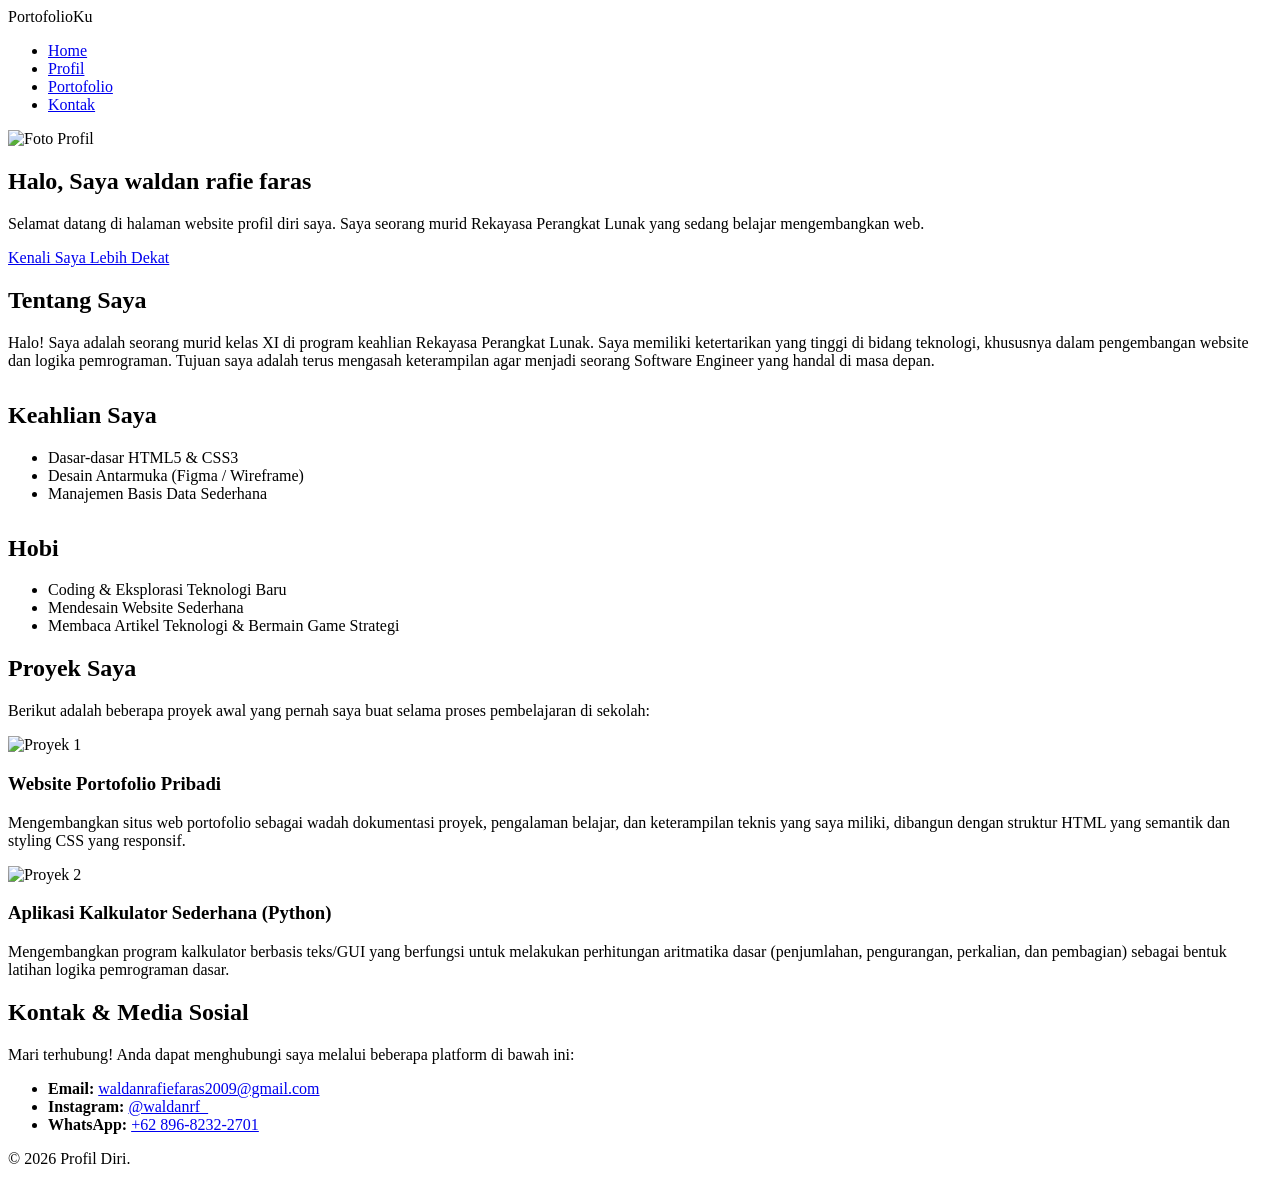
==== index.html @ 798675fe "Create index.html" ====
<!DOCTYPE html>
<html lang="id">
<head>
    <meta charset="UTF-8">
    <meta name="viewport" content="width=device-width, initial-scale=1.0">
    <title>Website Profil Diri - Single Page</title>
    <link rel="stylesheet" href="style.css">
</head>
<body>

    <!-- Header & Navigasi -->
    <header>
        <div class="logo">PortofolioKu</div>
        <nav>
            <ul>
                <li><a href="#home">Home</a></li>
                <li><a href="#profil">Profil</a></li>
                <li><a href="#portofolio">Portofolio</a></li>
                <li><a href="#kontak">Kontak</a></li>
            </ul>
        </nav>
    </header>

    <main>
        <!-- Bagian 1: Home -->
        <section id="home" class="page-section">
            <div class="hero">
                <img src="waldan.jpeg" alt="Foto Profil">
                <div class="hero-text">
                    <h1>Halo, Saya waldan rafie faras</h1>
                    <p>Selamat datang di halaman website profil diri saya. Saya seorang murid Rekayasa Perangkat Lunak yang sedang belajar mengembangkan web.</p>
                    <a href="#profil" class="btn">Kenali Saya Lebih Dekat</a>
                </div>
            </div>
        </section>

        <!-- Bagian 2: Profil, Keahlian & Hobi -->
        <section id="profil" class="page-section">
            <h2>Tentang Saya</h2>
            <p>Halo! Saya adalah seorang murid kelas XI di program keahlian Rekayasa Perangkat Lunak. Saya memiliki ketertarikan yang tinggi di bidang teknologi, khususnya dalam pengembangan website dan logika pemrograman. Tujuan saya adalah terus mengasah keterampilan agar menjadi seorang Software Engineer yang handal di masa depan.</p>
            
            <h2 style="margin-top: 2rem;">Keahlian Saya</h2>
            <ul>
                <li>Dasar-dasar HTML5 & CSS3</li>
                <li>Desain Antarmuka (Figma / Wireframe)</li>
                <li>Manajemen Basis Data Sederhana</li>
            </ul>

            <h2 style="margin-top: 2rem;">Hobi</h2>
            <ul>
                <li>Coding & Eksplorasi Teknologi Baru</li>
                <li>Mendesain Website Sederhana</li>
                <li>Membaca Artikel Teknologi & Bermain Game Strategi</li>
            </ul>
        </section>

        <!-- Bagian 3: Portofolio -->
        <section id="portofolio" class="page-section">
            <h2>Proyek Saya</h2>
            <p>Berikut adalah beberapa proyek awal yang pernah saya buat selama proses pembelajaran di sekolah:</p>
            
            <div class="portfolio-grid">
                <div class="card">
                    <img src="portofolio.png" alt="Proyek 1">
                    <div class="card-content">
                        <h3>Website Portofolio Pribadi</h3>
                        <p>Mengembangkan situs web portofolio sebagai wadah dokumentasi proyek, pengalaman belajar, dan keterampilan teknis yang saya miliki, dibangun dengan struktur HTML yang semantik dan styling CSS yang responsif.</p>
                    </div>
                </div>

                <div class="card">
                    <img src="kalkulator python.png" alt="Proyek 2">
                    <div class="card-content">
                        <h3>Aplikasi Kalkulator Sederhana (Python)</h3>
                        <p>Mengembangkan program kalkulator berbasis teks/GUI yang berfungsi untuk melakukan perhitungan aritmatika dasar (penjumlahan, pengurangan, perkalian, dan pembagian) sebagai bentuk latihan logika pemrograman dasar.</p>
                    </div>
                </div>
            </div>
        </section>

        <!-- Bagian 4: Kontak -->
        <section id="kontak" class="page-section">
            <h2>Kontak & Media Sosial</h2>
            <p>Mari terhubung! Anda dapat menghubungi saya melalui beberapa platform di bawah ini:</p>
            
            <ul>
                <li><strong>Email:</strong> <a href="mailto:waldanrafiefaras2009@gmail.com">waldanrafiefaras2009@gmail.com</a></li>
                <li><strong>Instagram:</strong> <a href="https://www.instagram.com/waldanrf_?igsh=MTFscGhxMHl6aWd2eg==" target="_blank">@waldanrf_</a></li>
                <li><strong>WhatsApp:</strong> <a href="https://wa.me/6289682322701?text=Halo%20Waldan,%20saya%20melihat%20website%20portofolio%20kamu." target="_blank">+62 896-8232-2701</a></li>
            </ul>
        </section>
    </main>

    <!-- Footer -->
    <footer>
        <p>&copy; 2026 Profil Diri.</p>
    </footer>

</body>
</html>
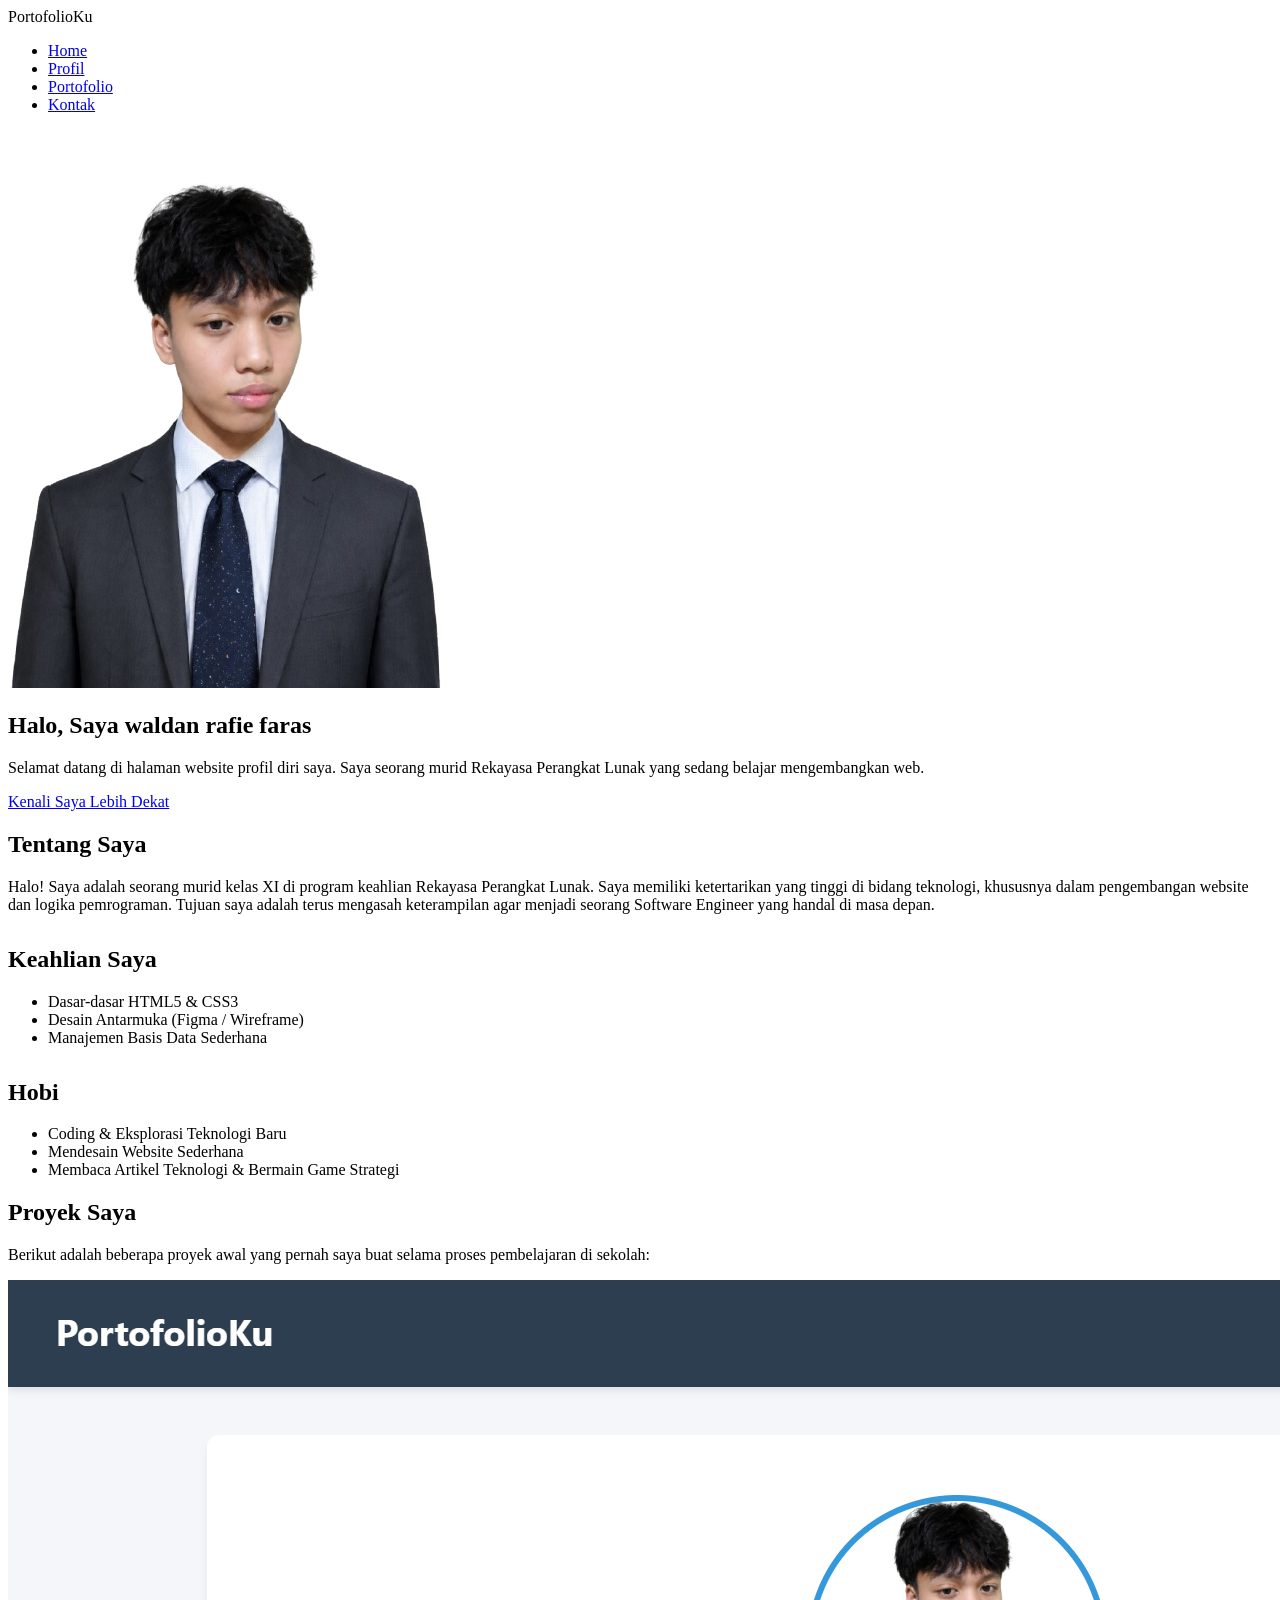
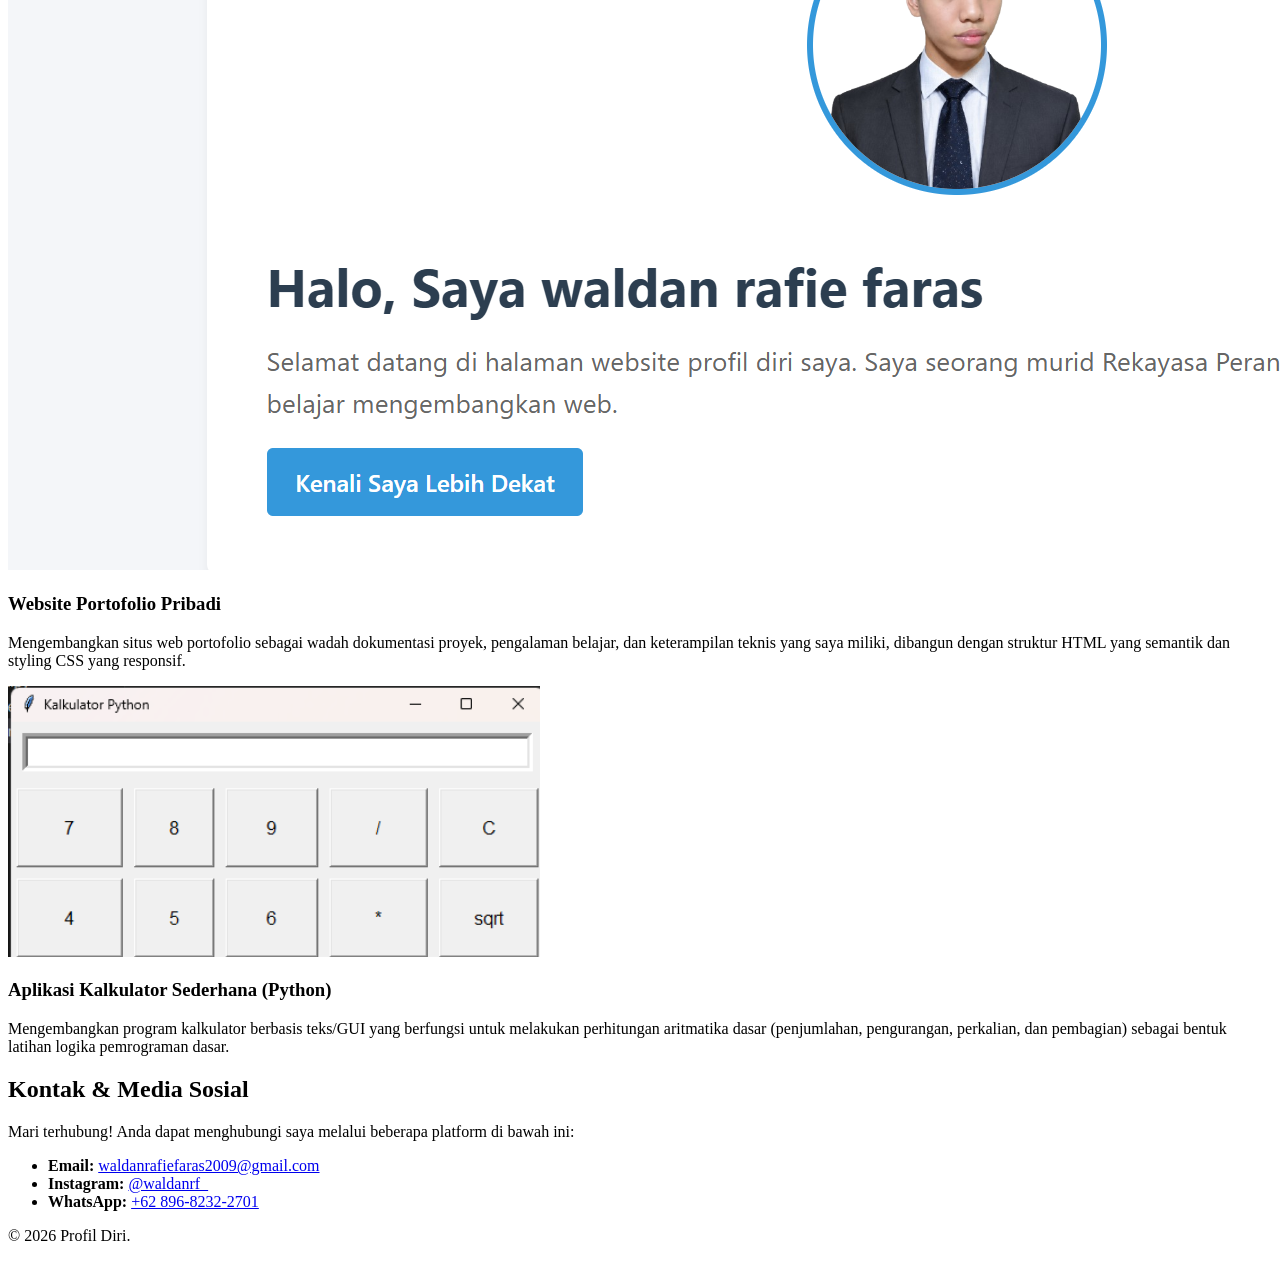
==== commit 56a97b13: "Update index.html" ====
--- a/index.html
+++ b/index.html
@@ -1,100 +1,100 @@
-<!DOCTYPE html>
-<html lang="id">
-<head>
-    <meta charset="UTF-8">
-    <meta name="viewport" content="width=device-width, initial-scale=1.0">
-    <title>Website Profil Diri - Single Page</title>
-    <link rel="stylesheet" href="style.css">
-</head>
-<body>
-
-    <!-- Header & Navigasi -->
-    <header>
-        <div class="logo">PortofolioKu</div>
-        <nav>
-            <ul>
-                <li><a href="#home">Home</a></li>
-                <li><a href="#profil">Profil</a></li>
-                <li><a href="#portofolio">Portofolio</a></li>
-                <li><a href="#kontak">Kontak</a></li>
-            </ul>
-        </nav>
-    </header>
-
-    <main>
-        <!-- Bagian 1: Home -->
-        <section id="home" class="page-section">
-            <div class="hero">
-                <img src="waldan.jpeg" alt="Foto Profil">
-                <div class="hero-text">
-                    <h1>Halo, Saya waldan rafie faras</h1>
-                    <p>Selamat datang di halaman website profil diri saya. Saya seorang murid Rekayasa Perangkat Lunak yang sedang belajar mengembangkan web.</p>
-                    <a href="#profil" class="btn">Kenali Saya Lebih Dekat</a>
-                </div>
-            </div>
-        </section>
-
-        <!-- Bagian 2: Profil, Keahlian & Hobi -->
-        <section id="profil" class="page-section">
-            <h2>Tentang Saya</h2>
-            <p>Halo! Saya adalah seorang murid kelas XI di program keahlian Rekayasa Perangkat Lunak. Saya memiliki ketertarikan yang tinggi di bidang teknologi, khususnya dalam pengembangan website dan logika pemrograman. Tujuan saya adalah terus mengasah keterampilan agar menjadi seorang Software Engineer yang handal di masa depan.</p>
-            
-            <h2 style="margin-top: 2rem;">Keahlian Saya</h2>
-            <ul>
-                <li>Dasar-dasar HTML5 & CSS3</li>
-                <li>Desain Antarmuka (Figma / Wireframe)</li>
-                <li>Manajemen Basis Data Sederhana</li>
-            </ul>
-
-            <h2 style="margin-top: 2rem;">Hobi</h2>
-            <ul>
-                <li>Coding & Eksplorasi Teknologi Baru</li>
-                <li>Mendesain Website Sederhana</li>
-                <li>Membaca Artikel Teknologi & Bermain Game Strategi</li>
-            </ul>
-        </section>
-
-        <!-- Bagian 3: Portofolio -->
-        <section id="portofolio" class="page-section">
-            <h2>Proyek Saya</h2>
-            <p>Berikut adalah beberapa proyek awal yang pernah saya buat selama proses pembelajaran di sekolah:</p>
-            
-            <div class="portfolio-grid">
-                <div class="card">
-                    <img src="portofolio.png" alt="Proyek 1">
-                    <div class="card-content">
-                        <h3>Website Portofolio Pribadi</h3>
-                        <p>Mengembangkan situs web portofolio sebagai wadah dokumentasi proyek, pengalaman belajar, dan keterampilan teknis yang saya miliki, dibangun dengan struktur HTML yang semantik dan styling CSS yang responsif.</p>
-                    </div>
-                </div>
-
-                <div class="card">
-                    <img src="kalkulator python.png" alt="Proyek 2">
-                    <div class="card-content">
-                        <h3>Aplikasi Kalkulator Sederhana (Python)</h3>
-                        <p>Mengembangkan program kalkulator berbasis teks/GUI yang berfungsi untuk melakukan perhitungan aritmatika dasar (penjumlahan, pengurangan, perkalian, dan pembagian) sebagai bentuk latihan logika pemrograman dasar.</p>
-                    </div>
-                </div>
-            </div>
-        </section>
-
-        <!-- Bagian 4: Kontak -->
-        <section id="kontak" class="page-section">
-            <h2>Kontak & Media Sosial</h2>
-            <p>Mari terhubung! Anda dapat menghubungi saya melalui beberapa platform di bawah ini:</p>
-            
-            <ul>
-                <li><strong>Email:</strong> <a href="mailto:waldanrafiefaras2009@gmail.com">waldanrafiefaras2009@gmail.com</a></li>
-                <li><strong>Instagram:</strong> <a href="https://www.instagram.com/waldanrf_?igsh=MTFscGhxMHl6aWd2eg==" target="_blank">@waldanrf_</a></li>
-                <li><strong>WhatsApp:</strong> <a href="https://wa.me/6289682322701?text=Halo%20Waldan,%20saya%20melihat%20website%20portofolio%20kamu." target="_blank">+62 896-8232-2701</a></li>
-            </ul>
-        </section>
-    </main>
-
-    <!-- Footer -->
-    <footer>
-        <p>&copy; 2026 Profil Diri.</p>
-    </footer>
-
-</body>
-</html>
+<!DOCTYPE html>
+<html lang="id">
+<head>
+    <meta charset="UTF-8">
+    <meta name="viewport" content="width=device-width, initial-scale=1.0">
+    <title>Website Profil Diri - Single Page</title>
+    <link rel="stylesheet" href="style.css">
+</head>
+<body>
+
+    <!-- Header & Navigasi -->
+    <header>
+        <div class="logo">PortofolioKu</div>
+        <nav>
+            <ul>
+                <li><a href="#home">Home</a></li>
+                <li><a href="#profil">Profil</a></li>
+                <li><a href="#portofolio">Portofolio</a></li>
+                <li><a href="#kontak">Kontak</a></li>
+            </ul>
+        </nav>
+    </header>
+
+    <main>
+        <!-- Bagian 1: Home -->
+        <section id="home" class="page-section">
+            <div class="hero">
+                <img src="waldan.jpeg" alt="Foto Profil">
+                <div class="hero-text">
+                    <h1>Halo, Saya waldan rafie faras</h1>
+                    <p>Selamat datang di halaman website profil diri saya. Saya seorang murid Rekayasa Perangkat Lunak yang sedang belajar mengembangkan web.</p>
+                    <a href="#profil" class="btn">Kenali Saya Lebih Dekat</a>
+                </div>
+            </div>
+        </section>
+
+        <!-- Bagian 2: Profil, Keahlian & Hobi -->
+        <section id="profil" class="page-section">
+            <h2>Tentang Saya</h2>
+            <p>Halo! Saya adalah seorang murid kelas XI di program keahlian Rekayasa Perangkat Lunak. Saya memiliki ketertarikan yang tinggi di bidang teknologi, khususnya dalam pengembangan website dan logika pemrograman. Tujuan saya adalah terus mengasah keterampilan agar menjadi seorang Software Engineer yang handal di masa depan.</p>
+            
+            <h2 style="margin-top: 2rem;">Keahlian Saya</h2>
+            <ul>
+                <li>Dasar-dasar HTML5 & CSS3</li>
+                <li>Desain Antarmuka (Figma / Wireframe)</li>
+                <li>Manajemen Basis Data Sederhana</li>
+            </ul>
+
+            <h2 style="margin-top: 2rem;">Hobi</h2>
+            <ul>
+                <li>Coding & Eksplorasi Teknologi Baru</li>
+                <li>Mendesain Website Sederhana</li>
+                <li>Membaca Artikel Teknologi & Bermain Game Strategi</li>
+            </ul>
+        </section>
+
+        <!-- Bagian 3: Portofolio -->
+        <section id="portofolio" class="page-section">
+            <h2>Proyek Saya</h2>
+            <p>Berikut adalah beberapa proyek awal yang pernah saya buat selama proses pembelajaran di sekolah:</p>
+            
+            <div class="portfolio-grid">
+                <div class="card">
+                    <img src="portofolio.png" alt="Proyek 1">
+                    <div class="card-content">
+                        <h3>Website Portofolio Pribadi</h3>
+                        <p>Mengembangkan situs web portofolio sebagai wadah dokumentasi proyek, pengalaman belajar, dan keterampilan teknis yang saya miliki, dibangun dengan struktur HTML yang semantik dan styling CSS yang responsif.</p>
+                    </div>
+                </div>
+
+                <div class="card">
+                    <img src="kalkulator python.png" alt="Proyek 2">
+                    <div class="card-content">
+                        <h3>Aplikasi Kalkulator Sederhana (Python)</h3>
+                        <p>Mengembangkan program kalkulator berbasis teks/GUI yang berfungsi untuk melakukan perhitungan aritmatika dasar (penjumlahan, pengurangan, perkalian, dan pembagian) sebagai bentuk latihan logika pemrograman dasar.</p>
+                    </div>
+                </div>
+            </div>
+        </section>
+
+        <!-- Bagian 4: Kontak -->
+        <section id="kontak" class="page-section">
+            <h2>Kontak & Media Sosial</h2>
+            <p>Mari terhubung! Anda dapat menghubungi saya melalui beberapa platform di bawah ini:</p>
+            
+            <ul>
+                <li><strong>Email:</strong> <a href="mailto:waldanrafiefaras2009@gmail.com">waldanrafiefaras2009@gmail.com</a></li>
+                <li><strong>Instagram:</strong> <a href="https://www.instagram.com/waldanrf_?igsh=MTFscGhxMHl6aWd2eg==" target="_blank">@waldanrf_</a></li>
+                <li><strong>WhatsApp:</strong> <a href="https://wa.me/6289682322701?text=Halo%20Waldan,%20saya%20melihat%20website%20portofolio%20kamu." target="_blank">+62 896-8232-2701</a></li>
+            </ul>
+        </section>
+    </main>
+
+    <!-- Footer -->
+    <footer>
+        <p>&copy; 2026 Profil Diri.</p>
+    </footer>
+
+</body>
+</html>
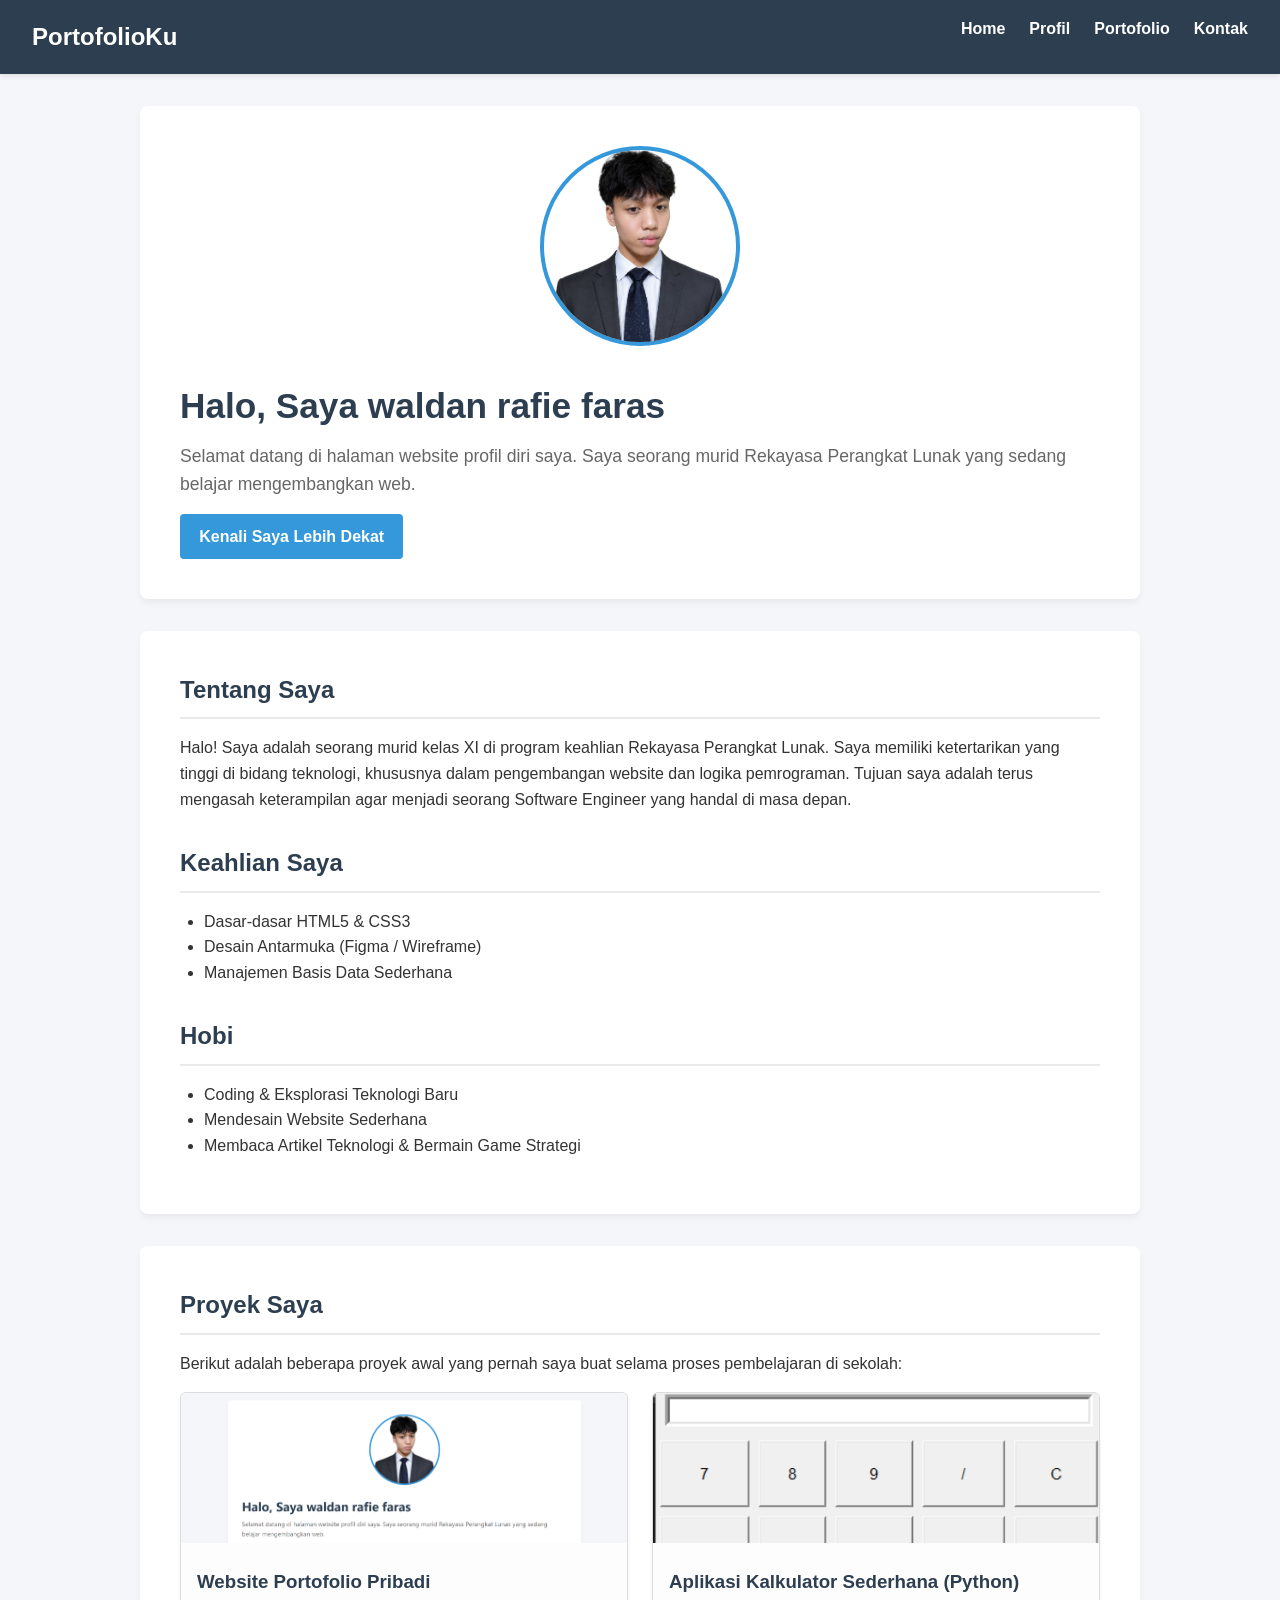
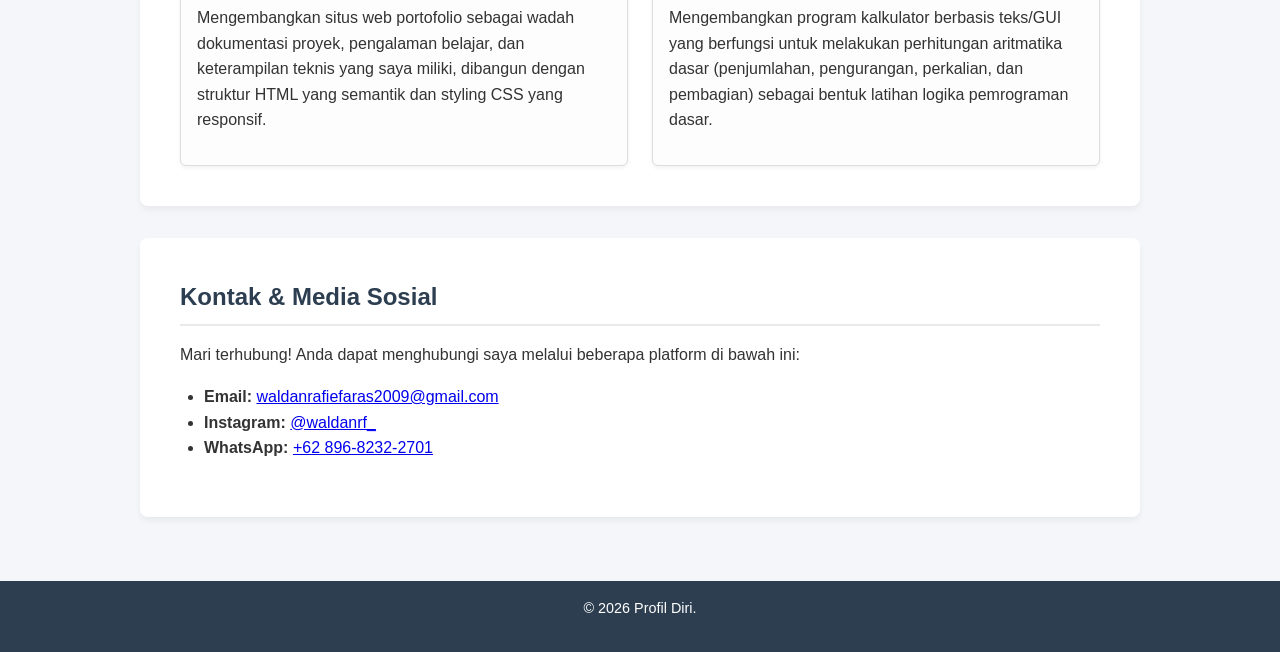
==== commit 1addac9d: "Update index.html" ====
--- a/index.html
+++ b/index.html
@@ -8,7 +8,6 @@
 </head>
 <body>
 
-    <!-- Header & Navigasi -->
     <header>
         <div class="logo">PortofolioKu</div>
         <nav>
@@ -22,7 +21,6 @@
     </header>
 
     <main>
-        <!-- Bagian 1: Home -->
         <section id="home" class="page-section">
             <div class="hero">
                 <img src="waldan.jpeg" alt="Foto Profil">
@@ -34,7 +32,6 @@
             </div>
         </section>
 
-        <!-- Bagian 2: Profil, Keahlian & Hobi -->
         <section id="profil" class="page-section">
             <h2>Tentang Saya</h2>
             <p>Halo! Saya adalah seorang murid kelas XI di program keahlian Rekayasa Perangkat Lunak. Saya memiliki ketertarikan yang tinggi di bidang teknologi, khususnya dalam pengembangan website dan logika pemrograman. Tujuan saya adalah terus mengasah keterampilan agar menjadi seorang Software Engineer yang handal di masa depan.</p>
@@ -54,7 +51,6 @@
             </ul>
         </section>
 
-        <!-- Bagian 3: Portofolio -->
         <section id="portofolio" class="page-section">
             <h2>Proyek Saya</h2>
             <p>Berikut adalah beberapa proyek awal yang pernah saya buat selama proses pembelajaran di sekolah:</p>
@@ -78,7 +74,6 @@
             </div>
         </section>
 
-        <!-- Bagian 4: Kontak -->
         <section id="kontak" class="page-section">
             <h2>Kontak & Media Sosial</h2>
             <p>Mari terhubung! Anda dapat menghubungi saya melalui beberapa platform di bawah ini:</p>
@@ -91,7 +86,6 @@
         </section>
     </main>
 
-    <!-- Footer -->
     <footer>
         <p>&copy; 2026 Profil Diri.</p>
     </footer>
--- a/style.css
+++ b/style.css
@@ -0,0 +1,185 @@
+* {
+    margin: 0;
+    padding: 0;
+    box-sizing: border-box;
+}
+
+html {
+    scroll-behavior: smooth;
+}
+
+body {
+    font-family: 'Segoe UI', Tahoma, Geneva, Verdana, sans-serif;
+    background-color: #f4f6f9;
+    color: #333;
+    line-height: 1.6;
+    display: flex;
+    flex-direction: column;
+    min-height: 100vh;
+}
+
+header {
+    background-color: #2c3e50;
+    color: #fff;
+    padding: 1rem 2rem;
+    display: flex;
+    justify-content: space-between;
+    align-items: center;
+    flex-wrap: wrap;
+    position: sticky;
+    top: 0;
+    z-index: 1000;
+    box-shadow: 0 2px 5px rgba(0,0,0,0.1);
+}
+
+header .logo {
+    font-size: 1.5rem;
+    font-weight: bold;
+}
+
+nav ul {
+    list-style: none;
+    display: flex;
+    gap: 1.5rem;
+}
+
+nav ul li a {
+    color: #fff;
+    text-decoration: none;
+    font-weight: 600;
+    transition: color 0.3s;
+}
+
+nav ul li a:hover {
+    color: #3498db;
+}
+
+main {
+    flex: 1;
+    max-width: 1000px;
+    width: 90%;
+    margin: 2rem auto;
+}
+
+.page-section {
+    background: #fff;
+    padding: 2.5rem;
+    margin-bottom: 2rem;
+    border-radius: 8px;
+    box-shadow: 0 4px 6px rgba(0, 0, 0, 0.05);
+}
+
+.hero {
+    display: flex;
+    align-items: center;
+    gap: 2rem;
+    flex-wrap: wrap;
+    justify-content: center;
+    text-align: left;
+}
+
+.hero img {
+    width: 200px;
+    height: 200px;
+    border-radius: 50%;
+    object-fit: cover;
+    border: 4px solid #3498db;
+}
+
+.hero-text h1 {
+    font-size: 2.2rem;
+    color: #2c3e50;
+    margin-bottom: 0.5rem;
+}
+
+.hero-text p {
+    font-size: 1.1rem;
+    color: #666;
+    margin-bottom: 1rem;
+}
+
+.btn {
+    display: inline-block;
+    background-color: #3498db;
+    color: white;
+    padding: 0.6rem 1.2rem;
+    border-radius: 4px;
+    text-decoration: none;
+    font-weight: 600;
+    transition: background 0.3s;
+}
+
+.btn:hover {
+    background-color: #2980b9;
+}
+
+h2 {
+    color: #2c3e50;
+    margin-bottom: 1rem;
+    border-bottom: 2px solid #eaeaea;
+    padding-bottom: 0.5rem;
+}
+
+p, ul {
+    margin-bottom: 1rem;
+}
+
+ul {
+    padding-left: 1.5rem;
+}
+
+.portfolio-grid {
+    display: flex;
+    gap: 1.5rem;
+    flex-wrap: wrap;
+    margin-top: 1rem;
+}
+
+.card {
+    background: #fdfdfd;
+    border: 1px solid #ddd;
+    border-radius: 6px;
+    width: calc(50% - 0.75rem);
+    overflow: hidden;
+    box-shadow: 0 2px 4px rgba(0,0,0,0.05);
+}
+
+.card img {
+    width: 100%;
+    height: 150px;
+    object-fit: cover;
+}
+
+.card-content {
+    padding: 1rem;
+}
+
+.card-content h3 {
+    margin-bottom: 0.5rem;
+    color: #2c3e50;
+}
+
+footer {
+    background-color: #2c3e50;
+    color: white;
+    text-align: center;
+    padding: 1rem;
+    font-size: 0.9rem;
+    margin-top: auto;
+}
+
+@media (max-width: 768px) {
+    .hero {
+        text-align: center;
+        flex-direction: column;
+    }
+    
+    header {
+        flex-direction: column;
+        gap: 1rem;
+    }
+
+    .card {
+        width: 100%;
+    }
+}
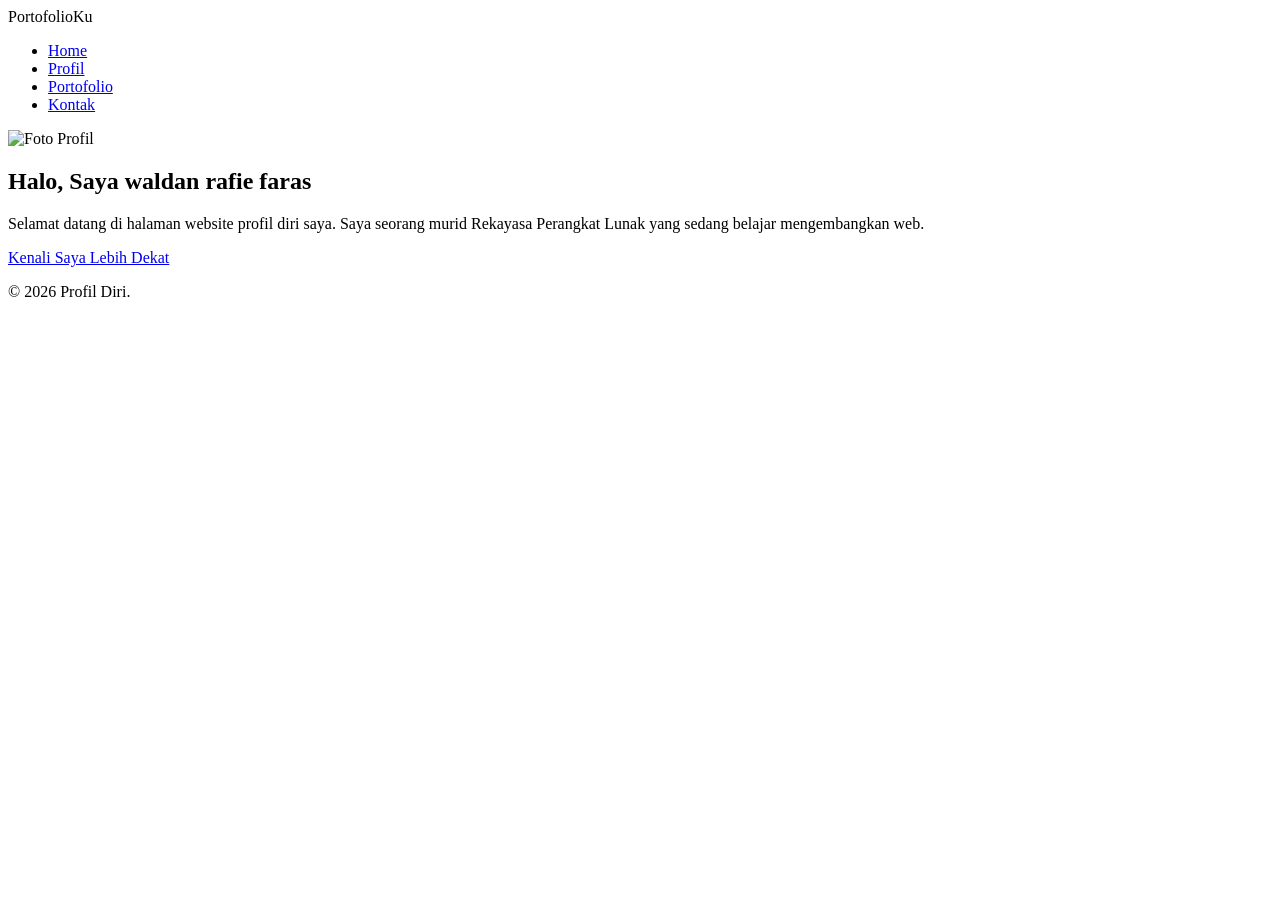
==== commit 63174ef8: "Create index.html" ====
--- a/index.html
+++ b/index.html
@@ -1,94 +1,39 @@
-<!DOCTYPE html>
-<html lang="id">
-<head>
-    <meta charset="UTF-8">
-    <meta name="viewport" content="width=device-width, initial-scale=1.0">
-    <title>Website Profil Diri - Single Page</title>
-    <link rel="stylesheet" href="style.css">
-</head>
-<body>
-
-    <header>
-        <div class="logo">PortofolioKu</div>
-        <nav>
-            <ul>
-                <li><a href="#home">Home</a></li>
-                <li><a href="#profil">Profil</a></li>
-                <li><a href="#portofolio">Portofolio</a></li>
-                <li><a href="#kontak">Kontak</a></li>
-            </ul>
-        </nav>
-    </header>
-
-    <main>
-        <section id="home" class="page-section">
-            <div class="hero">
-                <img src="waldan.jpeg" alt="Foto Profil">
-                <div class="hero-text">
-                    <h1>Halo, Saya waldan rafie faras</h1>
-                    <p>Selamat datang di halaman website profil diri saya. Saya seorang murid Rekayasa Perangkat Lunak yang sedang belajar mengembangkan web.</p>
-                    <a href="#profil" class="btn">Kenali Saya Lebih Dekat</a>
-                </div>
-            </div>
-        </section>
-
-        <section id="profil" class="page-section">
-            <h2>Tentang Saya</h2>
-            <p>Halo! Saya adalah seorang murid kelas XI di program keahlian Rekayasa Perangkat Lunak. Saya memiliki ketertarikan yang tinggi di bidang teknologi, khususnya dalam pengembangan website dan logika pemrograman. Tujuan saya adalah terus mengasah keterampilan agar menjadi seorang Software Engineer yang handal di masa depan.</p>
-            
-            <h2 style="margin-top: 2rem;">Keahlian Saya</h2>
-            <ul>
-                <li>Dasar-dasar HTML5 & CSS3</li>
-                <li>Desain Antarmuka (Figma / Wireframe)</li>
-                <li>Manajemen Basis Data Sederhana</li>
-            </ul>
-
-            <h2 style="margin-top: 2rem;">Hobi</h2>
-            <ul>
-                <li>Coding & Eksplorasi Teknologi Baru</li>
-                <li>Mendesain Website Sederhana</li>
-                <li>Membaca Artikel Teknologi & Bermain Game Strategi</li>
-            </ul>
-        </section>
-
-        <section id="portofolio" class="page-section">
-            <h2>Proyek Saya</h2>
-            <p>Berikut adalah beberapa proyek awal yang pernah saya buat selama proses pembelajaran di sekolah:</p>
-            
-            <div class="portfolio-grid">
-                <div class="card">
-                    <img src="portofolio.png" alt="Proyek 1">
-                    <div class="card-content">
-                        <h3>Website Portofolio Pribadi</h3>
-                        <p>Mengembangkan situs web portofolio sebagai wadah dokumentasi proyek, pengalaman belajar, dan keterampilan teknis yang saya miliki, dibangun dengan struktur HTML yang semantik dan styling CSS yang responsif.</p>
-                    </div>
-                </div>
-
-                <div class="card">
-                    <img src="kalkulator python.png" alt="Proyek 2">
-                    <div class="card-content">
-                        <h3>Aplikasi Kalkulator Sederhana (Python)</h3>
-                        <p>Mengembangkan program kalkulator berbasis teks/GUI yang berfungsi untuk melakukan perhitungan aritmatika dasar (penjumlahan, pengurangan, perkalian, dan pembagian) sebagai bentuk latihan logika pemrograman dasar.</p>
-                    </div>
-                </div>
-            </div>
-        </section>
-
-        <section id="kontak" class="page-section">
-            <h2>Kontak & Media Sosial</h2>
-            <p>Mari terhubung! Anda dapat menghubungi saya melalui beberapa platform di bawah ini:</p>
-            
-            <ul>
-                <li><strong>Email:</strong> <a href="mailto:waldanrafiefaras2009@gmail.com">waldanrafiefaras2009@gmail.com</a></li>
-                <li><strong>Instagram:</strong> <a href="https://www.instagram.com/waldanrf_?igsh=MTFscGhxMHl6aWd2eg==" target="_blank">@waldanrf_</a></li>
-                <li><strong>WhatsApp:</strong> <a href="https://wa.me/6289682322701?text=Halo%20Waldan,%20saya%20melihat%20website%20portofolio%20kamu." target="_blank">+62 896-8232-2701</a></li>
-            </ul>
-        </section>
-    </main>
-
-    <footer>
-        <p>&copy; 2026 Profil Diri.</p>
-    </footer>
-
-</body>
-</html>
+<!DOCTYPE html>
+<html lang="id">
+<head>
+    <meta charset="UTF-8">
+    <meta name="viewport" content="width=device-width, initial-scale=1.0">
+    <title>Beranda - Website Profil Diri</title>
+    <link rel="stylesheet" href="style.css">
+</head>
+<body>
+
+    <header>
+        <div class="logo">PortofolioKu</div>
+        <nav>
+            <ul>
+                <li><a href="index.html" class="active">Home</a></li>
+                <li><a href="profil.html">Profil</a></li>
+                <li><a href="portofolio.html">Portofolio</a></li>
+                <li><a href="kontak.html">Kontak</a></li>
+            </ul>
+        </nav>
+    </header>
+
+    <main>
+        <section class="hero">
+            <img src="waldan.jpeg" alt="Foto Profil">
+            <div class="hero-text">
+                <h1>Halo, Saya waldan rafie faras</h1>
+                <p>Selamat datang di halaman website profil diri saya. Saya seorang murid Rekayasa Perangkat Lunak yang sedang belajar mengembangkan web.</p>
+                <a href="profil.html" class="btn">Kenali Saya Lebih Dekat</a>
+            </div>
+        </section>
+    </main>
+
+    <footer>
+        <p>&copy; 2026 Profil Diri.</p>
+    </footer>
+
+</body>
+</html>
